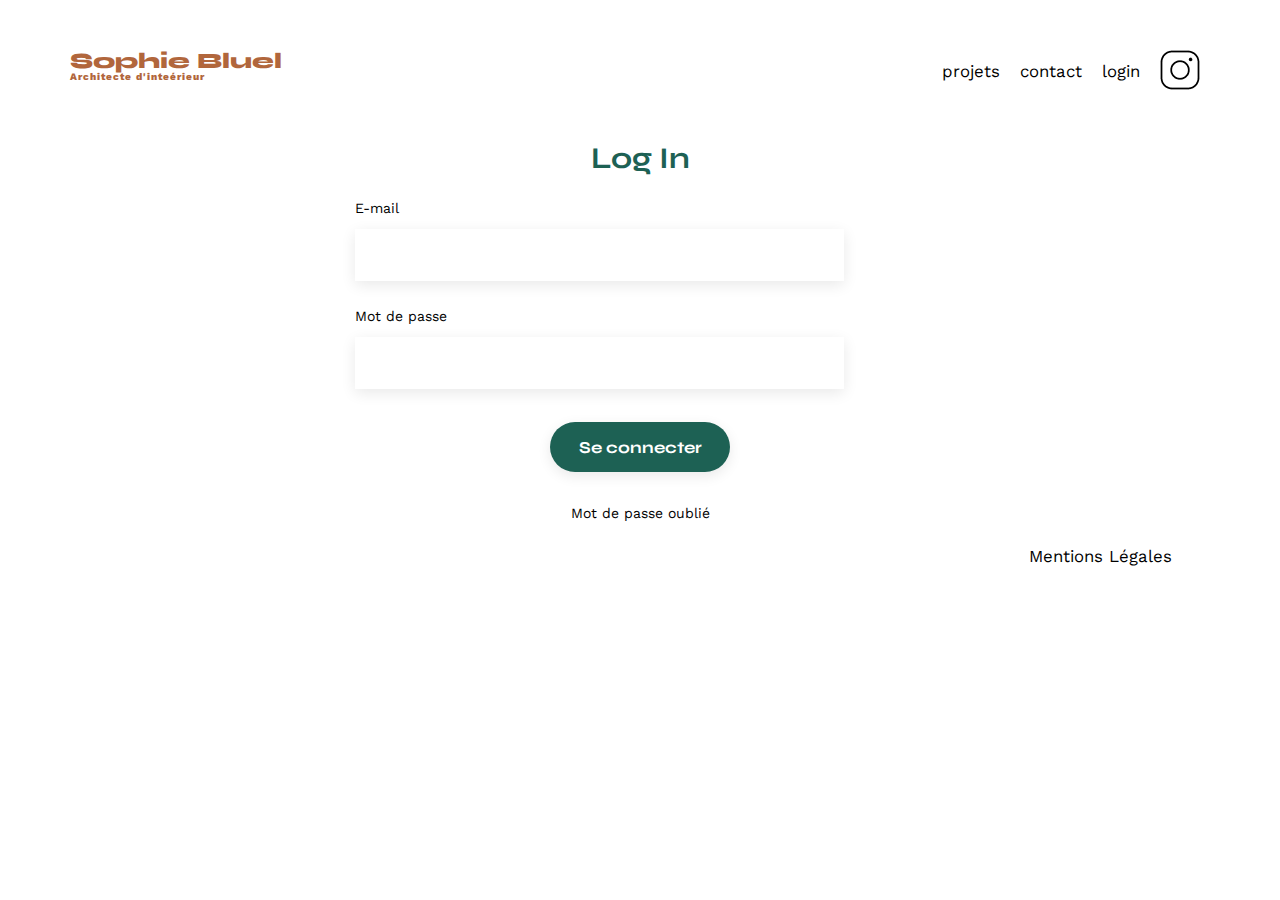
==== FrontEnd/login.html @ 7be4b960 "Changement dossier login" ====
<!DOCTYPE html>
<html lang="fr">
<head>
	<meta charset="UTF-8">
	<title>Sophie Bluel - Architecte d'intérieur</title>
	<meta name="viewport" content="width=device-width, initial-scale=1.0">
	<link rel="preconnect" href="https://fonts.googleapis.com">
	<link rel="preconnect" href="https://fonts.gstatic.com" crossorigin>
	<link href="https://fonts.googleapis.com/css2?family=Syne:wght@700;800&family=Work+Sans&display=swap" rel="stylesheet">
	<meta name="description" content="">
	<link rel="stylesheet" href="./assets/style.css">
</head>
<body>
<header>
	<h1>Sophie Bluel <span>Architecte d'inteérieur</span></h1>
	<nav>
		<ul>
			<li class="boutonprojets">projets</li>
			<li>contact</li>
			<li class="boutonlogin">login</li>
			<li><img src="./assets/icons/instagram.png" alt="Instagram"></li>
		</ul>
	</nav>
</header>
<main>
	<div class="login">
		<h2>Log In</h2>
		<form class="formlogin" id="loginForm" action="#" method="POST">
			<label for="E-mail">E-mail</label>
			<input type="email" name="emailId" id="idInput" class="loginInput">
			<label for="password">Mot de passe</label>
			<input type="password" name="pwdId" id="pwdInput" class="loginInput">
			<input class="boutonlog" type="submit" id="loginSubmit" value="Se connecter">
			<a href="#">Mot de passe oublié</a>
		</form>
		
	</div>
</main>

<footer>
	<nav>
		<ul>
			<li>Mentions Légales</li>
		</ul>
	</nav>
</footer>

<script type="module" src="./assets/js/login.js"></script>
</body>
</html>
---- FrontEnd/assets/style.css ----
/* http://meyerweb.com/eric/tools/css/reset/
   v2.0 | 20110126
   License: none (public domain)
*/

html, body, div, span, applet, object, iframe,
h1, h2, h3, h4, h5, h6, p, blockquote, pre,
a, abbr, acronym, address, big, cite, code,
del, dfn, em, img, ins, kbd, q, s, samp,
small, strike, strong, sub, sup, tt, var,
b, u, i, center,
dl, dt, dd, ol, ul, li,
fieldset, form, label, legend,
table, caption, tbody, tfoot, thead, tr, th, td,
article, aside, canvas, details, embed,
figure, figcaption, footer, header, hgroup,
menu, nav, output, ruby, section, summary,
time, mark, audio, video {
	margin: 0;
	padding: 0;
	border: 0;
	font-size: 100%;
	font: inherit;
	vertical-align: baseline;
}
/* HTML5 display-role reset for older browsers */
article, aside, details, figcaption, figure,
footer, header, hgroup, menu, nav, section {
	display: block;
}
body {
	line-height: 1;
}
ol, ul {
	list-style: none;
}
blockquote, q {
	quotes: none;
}
blockquote:before, blockquote:after,
q:before, q:after {
	content: '';
	content: none;
}
table {
	border-collapse: collapse;
	border-spacing: 0;
}
/** end reset css**/
body {
	max-width: 1140px;
	margin:auto;
	font-family: 'Work Sans' ;
	font-size: 14px;
}
header {
	display: flex;
	justify-content: space-between;
	margin: 50px 0
}
section {
	margin: 50px 0
}

h1{
	display: flex;
	flex-direction: column;
	font-family: 'Syne';
	font-size: 22px;
	font-weight: 800;
	color: #B1663C
}

h1 > span {
	font-family: 'Work Sans';
	font-size:10px;
	letter-spacing: 0.1em;
;
}

h2{
	font-family: 'Syne';
	font-weight: 700;
	font-size: 30px;
	color: #1D6154
}
h3{
	font-family: 'Syne';
	font-weight: 700;
	font-size: 25px;
	color: #1D6154
}
nav ul {
	display: flex;
	align-items: center;
	list-style-type: none;

}
nav li {
	padding: 0 10px;
	font-size: 1.2em;
}

li:hover {
	color: #B1663C;
}
#introduction {
	display: flex;
	align-items: center;
}
#introduction figure {
	flex: 1
}
#introduction img {
	display: block;
	margin: auto;
	width: 80%;
}

#introduction article {
	flex: 1
}
#introduction h2 {
	margin-bottom: 1em;
}

#introduction p {
	margin-bottom: 0.5em;
}
#portfolio h2 {
	text-align: center;
	margin-bottom: 1em;
}
.gallery {
	width: 100%;
	display: grid;
	grid-template-columns: 1fr 1fr 1fr;
	grid-column-gap: 20px;
	grid-row-gap: 20px;
}

.gallery img {
	width: 100%;

}
#contact {
	width: 50%;
margin: auto;
}
#contact > * {
	text-align: center;

}
#contact h2{
	margin-bottom: 20px;
}
#contact form {
	text-align: left;
	margin-top:30px;
	display: flex;
	flex-direction: column;
}

#contact input {
	height: 50px;
	font-size: 1.2em;
	border: none;
	box-shadow: 0px 4px 14px rgba(0, 0, 0, 0.09);
}
#contact label {
	margin: 2em 0 1em 0;
}
#contact textarea {
	border: none;
	box-shadow: 0px 4px 14px rgba(0, 0, 0, 0.09);
}

input[type="submit"]{
	font-family: 'Syne';
	font-weight: 700;
	color: white;
	background-color: #1D6154;
	margin : 2em auto ;
	width: 180px;
	text-align: center;
	border-radius: 60px ;
}

footer nav ul {
	display: flex;
	justify-content: flex-end;
	margin: 2em
}

.bouton{
	background-color:white;
    color:#1d6356;
    box-shadow: 0px 0px 2px 2px rgb(29,99,86);
    border-radius:30px;
	border-color: #1D6154;
	margin-right: 2%;
	height: 30px;
	padding: 1%;
	margin: 1%;
	}
.bouton:hover{
	background-color: #1D6154;
	color: white;
	animation-name: bouton;
	animation-duration: 1s;
}
@keyframes bouton {
	from{
		opacity: 0;
	}
	to{
		opacity: 1;
	}
}	
.filtres{
	display: flex;
	justify-content: center;
	margin-bottom: 2%;
}

.filterButton{
	background-color: white;
  color: #1D6154;
  border-color: #1D6154;
  border-radius: 60px;
  font-family: 'Syne';
  font-style: normal;
  font-weight: 700;
  font-size: 16px;
  line-height: 19px;
  text-align: center;
  margin: 10px;
  height: 40px;
  min-width: 100px;
  padding-left: 10px;
  padding-right: 10px;
}

.filterButton:hover{
  background-color: #1D6154;
  color: white;
  cursor: pointer;
}

.filters{
	display: flex;
	flex-direction: row;
	justify-content: center;
}

.login{
	width: 50%;
  margin: auto;
  
}

.hidden{
	visibility: hidden;
}
.login h2{
	text-align: center;
}
.formlogin{
	display: flex;
	flex-direction: column;
}

.formlogin label {
	display: block;
	margin: 2em 0 1em 0;
}

.formlogin input {
  height: 50px;
  font-size: 1.2em;
  border: none;
  box-shadow: 0px 4px 14px rgba(0, 0, 0, 0.09);
  
}

.boutonlog{
	width: 40%;
}

.formlogin a {
	text-align: center;
	text-decoration: none;
	color: black;
}

.formlogin input[type="text"] {
	width: 85%;
}

.formlogin input[type="password"] {
	width: 85%;
}

.formlogin input[type="email"] {
	width: 85%;
}

.displaynone{
	display: none;
}
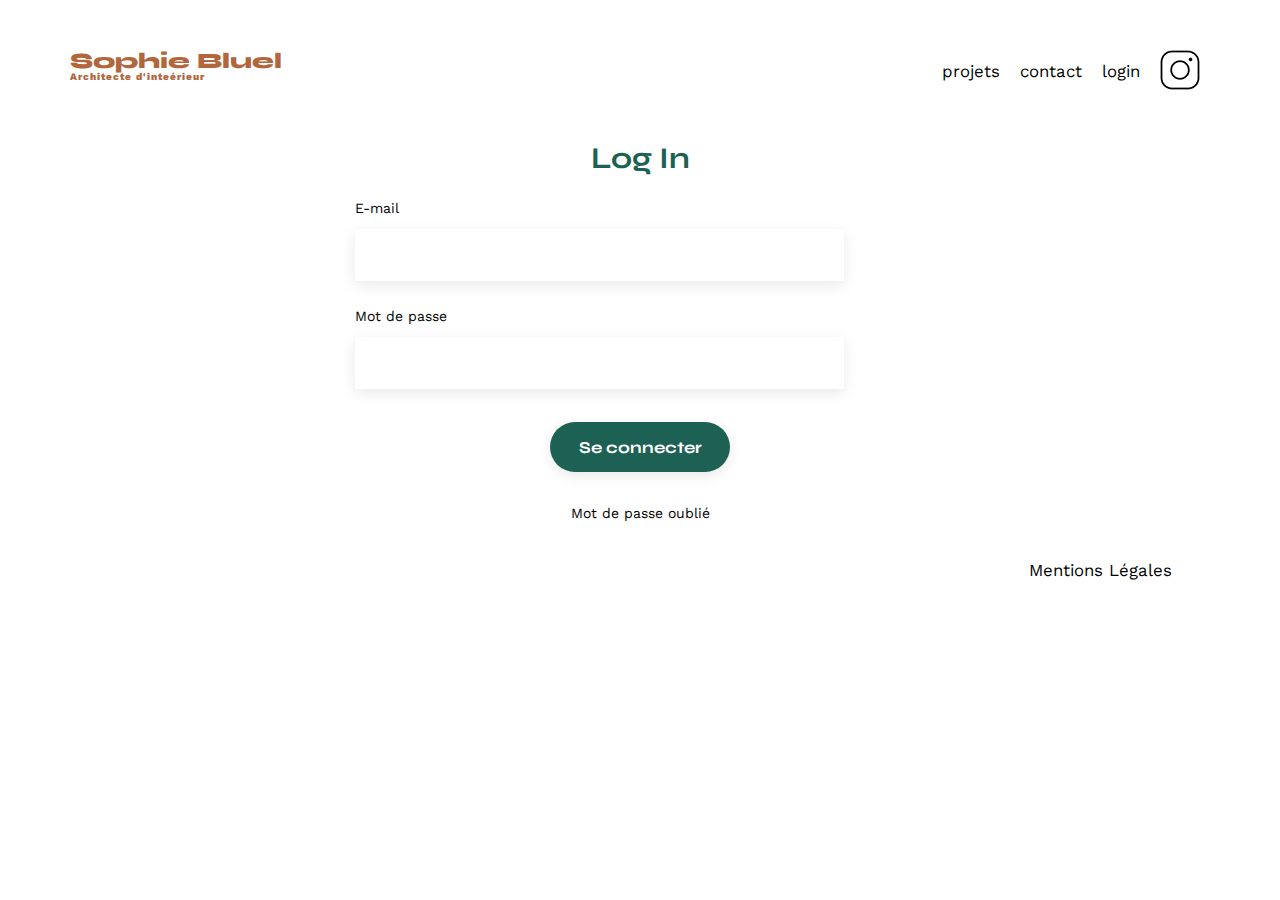
==== commit 29013ca1: "log in fini" ====
--- a/FrontEnd/login.html
+++ b/FrontEnd/login.html
@@ -23,7 +23,7 @@
 	</nav>
 </header>
 <main>
-	<div class="login">
+	<div id="loginSection" class="login">
 		<h2>Log In</h2>
 		<form class="formlogin" id="loginForm" action="#" method="POST">
 			<label for="E-mail">E-mail</label>
@@ -34,6 +34,10 @@
 			<a href="#">Mot de passe oublié</a>
 		</form>
 		
+	</div>
+	<br>
+	<div class="erreur">
+			
 	</div>
 </main>
 
--- a/FrontEnd/assets/style.css
+++ b/FrontEnd/assets/style.css
@@ -309,3 +309,18 @@
 	display: none;
 }
 
+.erreurcss{
+	text-align: center;
+	color: red;
+}
+
+.edition{
+	background-color: black;
+	height: 45px;
+}
+
+.white{
+	color: white;
+	text-align: center;
+	padding-top: 1.5%;
+}
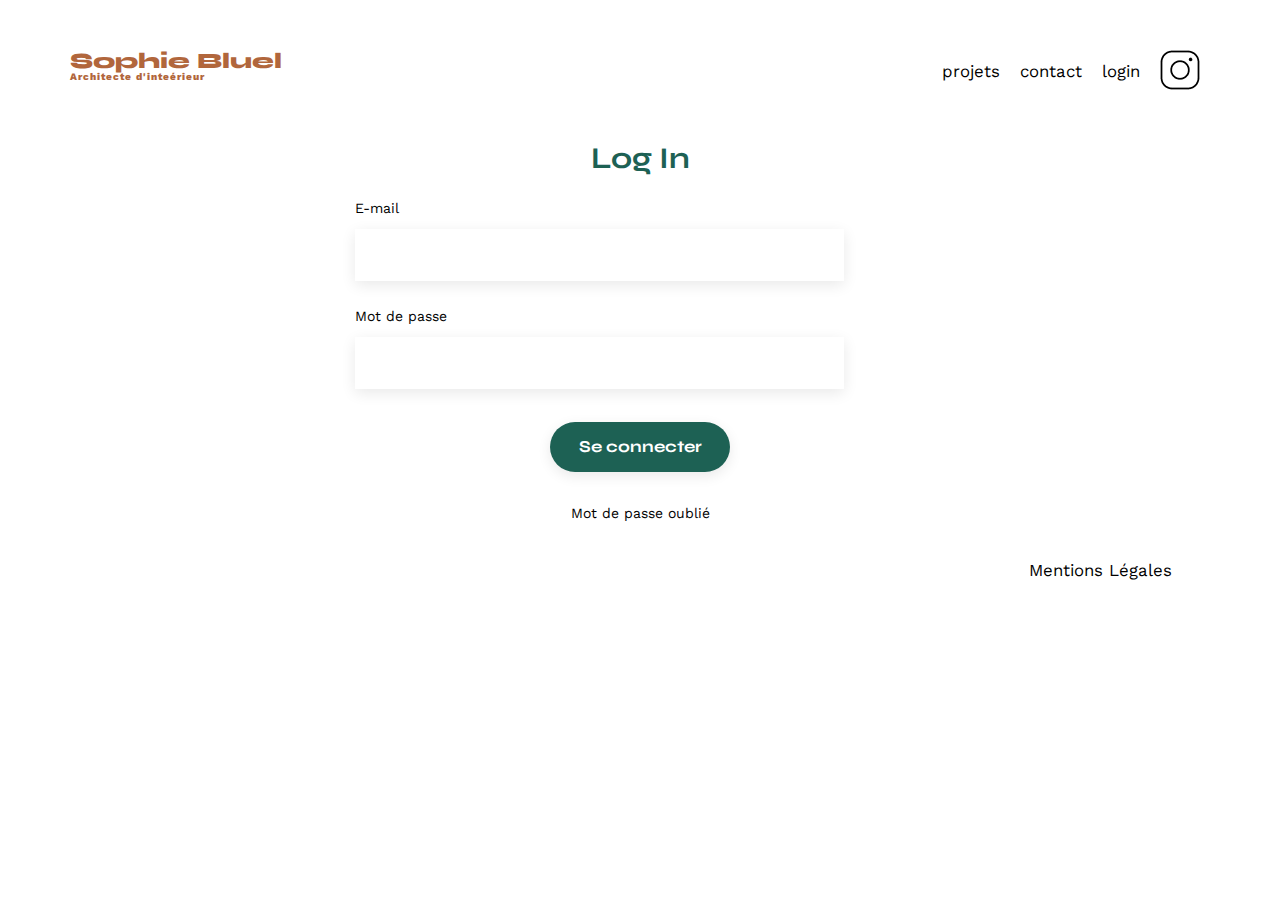
==== commit e4370a22: "Modale 2 style" ====
--- a/FrontEnd/login.html
+++ b/FrontEnd/login.html
@@ -7,6 +7,7 @@
 	<link rel="preconnect" href="https://fonts.googleapis.com">
 	<link rel="preconnect" href="https://fonts.gstatic.com" crossorigin>
 	<link href="https://fonts.googleapis.com/css2?family=Syne:wght@700;800&family=Work+Sans&display=swap" rel="stylesheet">
+	<link rel="stylesheet" href="https://cdnjs.cloudflare.com/ajax/libs/font-awesome/6.4.0/css/all.min.css">
 	<meta name="description" content="">
 	<link rel="stylesheet" href="./assets/style.css">
 </head>
--- a/FrontEnd/assets/style.css
+++ b/FrontEnd/assets/style.css
@@ -176,14 +176,17 @@
 }
 
 input[type="submit"]{
-	font-family: 'Syne';
-	font-weight: 700;
-	color: white;
-	background-color: #1D6154;
-	margin : 2em auto ;
-	width: 180px;
-	text-align: center;
-	border-radius: 60px ;
+  font-family: 'Syne';
+  font-weight: 700;
+  color: white;
+  background-color: #1D6154;
+  margin: 2em auto;
+  line-height: 20px;
+  width: 180px;
+  text-align: center;
+  border-radius: 60px;
+  border-style: none;
+  height: 40px;
 }
 
 footer nav ul {
@@ -305,6 +308,20 @@
 	width: 85%;
 }
 
+.modales{
+	position: fixed;
+	top: 0;
+	left: 0;
+	width: 100%;
+	height: 100%;
+	background: rgba(0, 0, 0, 0.8);
+}
+.modale2 {
+	display: flex;
+ 	position: relative;
+  	flex-direction: column;
+}
+
 .displaynone{
 	display: none;
 }
@@ -316,11 +333,220 @@
 
 .edition{
 	background-color: black;
-	height: 45px;
+	height: 60px;
 }
 
 .white{
 	color: white;
 	text-align: center;
-	padding-top: 1.5%;
-}
+	padding-top: 2.5%;
+}
+
+.fa-pen-to-square{
+	color: red;
+	position: absolute;
+	
+}
+
+.modifier{
+	right: 25px;
+}
+
+.modale{
+	display: flex;
+	justify-content: center;
+	align-items: center;
+	position: fixed;
+	top: 0;
+	left: 0;
+	width: 100%;
+	height: 100%;
+	background: rgba(0, 0, 0, 0.8);
+	
+}
+
+
+
+.modale-wrapper{
+	background-color: white;
+	border-radius: 10px;
+	width: 50%;
+	height: 50%;
+	padding: 20px;
+	overflow: auto;
+	position: relative;
+	
+}
+
+.modaleContentCatalogue {
+	display: grid;
+	justify-content: flex-start;
+	width: 80%;
+	margin: auto;
+	grid-template-columns: 1fr 1fr 1fr 1fr 1fr;
+	grid-column-gap: 10px;
+	grid-row-gap: 10px;
+  }
+
+  .closeModale{
+	position: absolute;
+	right: 50px;
+  }
+
+  .modaleTitle{
+	text-align: center;
+	padding-bottom: 3%;
+  }
+
+  
+  .workModImage{
+	width: 100%;
+	object-fit: cover;
+	height: 16vh;
+	object-position: center;
+  }
+
+  .positionrelative{
+	position: relative;
+  }
+
+  .boutonmodale{
+	position: absolute;
+	right: 35px;
+	text-decoration: none;
+  }
+
+  .modaleContentAddWorks{
+	display: flex;
+  flex-direction: column;
+  align-items: center;
+  justify-content: center;
+  width: 80%;
+  border-top: 1px solid #B3B3B3;
+  margin: auto;
+}
+  
+
+
+.arrowLeft{
+	float: left;
+	position: absolute;
+}
+
+.trashSymbolImgDiv{
+  position: absolute;
+  top: 5px;
+  right: 5px;
+  border-radius: 2px;
+  background-color: black;
+  color: white;
+  width: auto;
+  height: auto;
+  padding: 7px;
+  text-decoration: none;
+}
+.trashSymbolImgDiv a{
+	text-decoration: inherit;
+	
+}
+a {
+	color: inherit;
+	margin: auto;
+}
+
+.workModFigure{
+  width: 100%;
+  margin-right: 1%;
+  height: auto;
+  margin-bottom: 10px;
+  position: relative;
+  
+}
+
+.dropzone{
+	width: 100%;
+  display: flex;
+  flex-direction: column;
+  justify-content: center;
+  align-items: center;
+  height: 180px;
+  background-color: #E8F1F7;
+}
+
+.fa-image {
+	font-weight: 400;
+}
+
+.divAjoutPhotos{
+	width: 80%;
+	margin: auto;
+}
+
+.addworkFrom{
+	width: 100%;
+	display: flex;
+	flex-direction: column;
+	height: auto;
+	justify-content: space-around;
+}
+
+.addImgLabel{
+  display: flex;
+  width: 50%;
+  background-color: #CBD6DC;
+  border-radius: 50px;
+  height: 40px;
+  font-family: 'Work Sans';
+  font-style: normal;
+  font-weight: 500;
+  font-size: 14px;
+  line-height: 16px;
+  text-align: center;
+  justify-content: center;
+  align-items: center;
+  color: #306685;
+}
+
+.addWorkForm label {
+	margin: 2em 0 1em 0;
+}
+
+.addworkFormMandatoryStar{
+	color: red;
+}
+
+#imageInput{
+	display: none;
+}
+
+.addWorkLabel {
+	display: flex;
+}
+
+.addWorkTitle{
+  height: 50px;
+  font-size: 1.2em;
+  border: none;
+  box-shadow: 0px 4px 14px rgba(0, 0, 0, 0.09);
+  width: 100%;
+}
+
+.addWorkForm select{
+  height: 50px;
+  font-size: 1.2em;
+  border: none;
+  box-shadow: 0px 4px 14px rgba(0, 0, 0, 0.09);
+  width: 100%;
+}
+
+.faAddImgSquare{
+	color: #B9C5CC;
+	font-size: 4em;
+}
+
+.hrLineAddWorkForm{
+  width: 100%;
+  margin-top: 20px;
+  background-color: #B3B3B3;
+  border: 1px solid #B3B3B3;
+}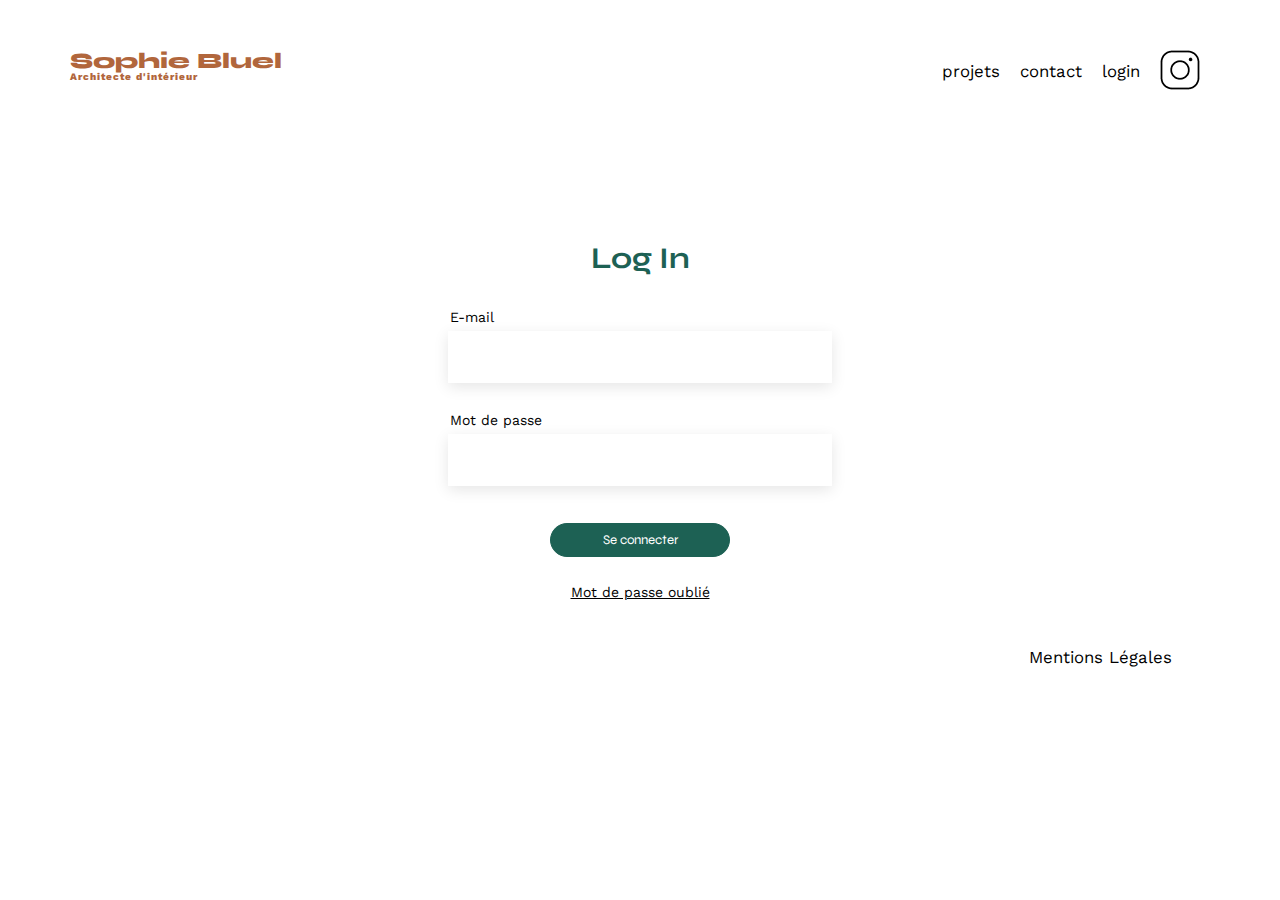
==== commit 4776697a: "Push fin" ====
--- a/FrontEnd/login.html
+++ b/FrontEnd/login.html
@@ -1,55 +1,64 @@
 <!DOCTYPE html>
 <html lang="fr">
-<head>
-	<meta charset="UTF-8">
-	<title>Sophie Bluel - Architecte d'intérieur</title>
-	<meta name="viewport" content="width=device-width, initial-scale=1.0">
-	<link rel="preconnect" href="https://fonts.googleapis.com">
-	<link rel="preconnect" href="https://fonts.gstatic.com" crossorigin>
-	<link href="https://fonts.googleapis.com/css2?family=Syne:wght@700;800&family=Work+Sans&display=swap" rel="stylesheet">
-	<link rel="stylesheet" href="https://cdnjs.cloudflare.com/ajax/libs/font-awesome/6.4.0/css/all.min.css">
-	<meta name="description" content="">
-	<link rel="stylesheet" href="./assets/style.css">
-</head>
-<body>
-<header>
-	<h1>Sophie Bluel <span>Architecte d'inteérieur</span></h1>
-	<nav>
-		<ul>
-			<li class="boutonprojets">projets</li>
-			<li>contact</li>
-			<li class="boutonlogin">login</li>
-			<li><img src="./assets/icons/instagram.png" alt="Instagram"></li>
-		</ul>
-	</nav>
-</header>
-<main>
-	<div id="loginSection" class="login">
-		<h2>Log In</h2>
-		<form class="formlogin" id="loginForm" action="#" method="POST">
-			<label for="E-mail">E-mail</label>
-			<input type="email" name="emailId" id="idInput" class="loginInput">
-			<label for="password">Mot de passe</label>
-			<input type="password" name="pwdId" id="pwdInput" class="loginInput">
-			<input class="boutonlog" type="submit" id="loginSubmit" value="Se connecter">
-			<a href="#">Mot de passe oublié</a>
-		</form>
-		
-	</div>
-	<br>
-	<div class="erreur">
-			
-	</div>
-</main>
+    <head>
+        <meta charset="UTF-8">
+        <title>Sophie Bluel - Architecte d'intérieur</title>
+        <meta name="viewport" content="width=device-width, initial-scale=1.0">
+        <link rel="preconnect" href="https://fonts.googleapis.com">
+        <link rel="preconnect" href="https://fonts.gstatic.com" crossorigin/>
+        <link href="https://fonts.googleapis.com/css2?family=Syne:wght@700;800&family=Work+Sans&display=swap" rel="stylesheet">
+        <meta name="description" content="">
+        <link rel="stylesheet" href="./assets/style.css">
+    </head>
+    <body>
 
-<footer>
-	<nav>
-		<ul>
-			<li>Mentions Légales</li>
-		</ul>
-	</nav>
-</footer>
+        <header>
+            <h1>Sophie Bluel
+                <span>Architecte d'intérieur</span>
+            </h1>
+            <nav>
+                <ul>
+                    <li>
+                        <a href="index.html#portfolio">projets</a>
+                    </li>
+                    <li>
+                        <a href="index.html#contact">contact</a>
+                    </li>
+                    <li class="bold">
+                        <a href="./login.html">login</a>
+                    </li>
+                    <li>
+                        <img src="./assets/icons/instagram.png" alt="Instagram"/>
+                    </li>
+                </ul>
+            </nav>
+        </header>
 
-<script type="module" src="./assets/js/login.js"></script>
-</body>
-</html>
+        <main>
+            <section id="login">
+                <h2>Log In</h2>
+                <form>
+                    <label for="email">E-mail</label>
+                    <input type="email" name="email" id="email"/>
+                    <label for="password">Mot de passe</label>
+                    <input type="password" name="password" id="password"/>
+                    <div>
+                        <button type="submit" class="connexion btn active">
+                            Se connecter
+                        </button>
+                        <a href="#">Mot de passe oublié</a>
+                    </div>
+                </form>
+            </section>
+        </main>
+
+        <footer>
+            <nav>
+                <ul>
+                    <li>Mentions Légales</li>
+                </ul>
+            </nav>
+        </footer>
+        <script src="./assets/js/login.js"></script>
+    </body>
+</html>--- a/FrontEnd/assets/style.css
+++ b/FrontEnd/assets/style.css
@@ -2,7 +2,6 @@
    v2.0 | 20110126
    License: none (public domain)
 */
-
 html, body, div, span, applet, object, iframe,
 h1, h2, h3, h4, h5, h6, p, blockquote, pre,
 a, abbr, acronym, address, big, cite, code,
@@ -56,51 +55,47 @@
 header {
 	display: flex;
 	justify-content: space-between;
-	margin: 50px 0
+	margin: 50px 0;
+}
+header a {
+	text-decoration: none;
+	color: black;
+}
+header a:hover, .modifier:hover {
+	color: #B1663C;
+	transition: all 400ms ease-in-out;
 }
 section {
-	margin: 50px 0
-}
-
+	margin: 50px 0;
+}
 h1{
 	display: flex;
 	flex-direction: column;
 	font-family: 'Syne';
 	font-size: 22px;
 	font-weight: 800;
-	color: #B1663C
-}
-
+	color: #B1663C;
+}
 h1 > span {
 	font-family: 'Work Sans';
 	font-size:10px;
 	letter-spacing: 0.1em;
-;
-}
-
+}
 h2{
 	font-family: 'Syne';
 	font-weight: 700;
 	font-size: 30px;
-	color: #1D6154
-}
-h3{
-	font-family: 'Syne';
-	font-weight: 700;
-	font-size: 25px;
-	color: #1D6154
+	color: #1D6154;
 }
 nav ul {
 	display: flex;
 	align-items: center;
 	list-style-type: none;
-
 }
 nav li {
 	padding: 0 10px;
 	font-size: 1.2em;
 }
-
 li:hover {
 	color: #B1663C;
 }
@@ -109,27 +104,50 @@
 	align-items: center;
 }
 #introduction figure {
-	flex: 1
+	flex: 1;
+	position: relative;
 }
 #introduction img {
 	display: block;
 	margin: auto;
 	width: 80%;
 }
-
 #introduction article {
-	flex: 1
+	flex: 1;
+	position: relative;
 }
 #introduction h2 {
 	margin-bottom: 1em;
 }
-
 #introduction p {
 	margin-bottom: 0.5em;
 }
+#portfolio {
+	position: relative;
+}
 #portfolio h2 {
 	text-align: center;
-	margin-bottom: 1em;
+	margin-bottom: 50px;
+}
+.modifier1 {
+	position: absolute;
+	bottom: -20px;
+	left: 50px;
+	background: white;
+	border-style: none;
+}
+.modifier2 {
+	position: absolute;
+	top: -40px;
+	background: white;
+	border-style: none;
+}
+.modifier3 {
+	position: absolute;
+	top: 7px;
+	left: calc(50% + 120px);
+	background: white;
+	border-style: none;
 }
 .gallery {
 	width: 100%;
@@ -138,14 +156,14 @@
 	grid-column-gap: 20px;
 	grid-row-gap: 20px;
 }
-
 .gallery img {
 	width: 100%;
-
+	height: 100%;
+	object-fit: cover;
 }
 #contact {
 	width: 50%;
-margin: auto;
+	margin: auto;
 }
 #contact > * {
 	text-align: center;
@@ -160,7 +178,6 @@
 	display: flex;
 	flex-direction: column;
 }
-
 #contact input {
 	height: 50px;
 	font-size: 1.2em;
@@ -174,379 +191,258 @@
 	border: none;
 	box-shadow: 0px 4px 14px rgba(0, 0, 0, 0.09);
 }
+input[type="submit"]{
+	font-family: 'Syne';
+	font-weight: 700;
+	color: white;
+	background-color: #1D6154;
+	margin : 2em auto ;
+	width: 180px;
+	text-align: center;
+	border-radius: 60px ;
+}
+footer nav ul {
+	display: flex;
+	justify-content: flex-end;
+	margin: 2em;
+}
+.btns {
+	display: none;
+	justify-content: center;
+	column-gap: 10px;
+	margin-bottom: 50px;
+}
+.btn {
+	font-family: 'Syne';
+	background: white;
+	color: #1D6154;
+	border-radius: 60px;
+	border: 1px  #1D6154 solid;
+	padding: 8px 15px;
+}
+.active {
+	color: white;
+	background: #1D6154;
+}
+#login h2{
+	text-align: center;
+	margin: 150px 0 7px 0;
+}
+#login form{
+	display: flex;
+	flex-direction: column;
+	justify-content: center;
+}
+#login label {
+	margin: 30px 0 7px calc(50% - 190px);
+}
+#login input {
+	width: 380px;
+	height: 50px;
+	margin: 0 auto;
+	border: none;
+	box-shadow: 0px 4px 14px rgba(0, 0, 0, 0.1);
+}
+#login form div {
+	display: flex;
+	flex-direction: column;
+}
+.connexion {
+	width: 180px;
+	margin: 37px auto 28px auto;
+}
 
-input[type="submit"]{
-  font-family: 'Syne';
-  font-weight: 700;
-  color: white;
-  background-color: #1D6154;
-  margin: 2em auto;
-  line-height: 20px;
-  width: 180px;
-  text-align: center;
-  border-radius: 60px;
-  border-style: none;
-  height: 40px;
-}
-
-footer nav ul {
-	display: flex;
-	justify-content: flex-end;
-	margin: 2em
-}
-
-.bouton{
-	background-color:white;
-    color:#1d6356;
-    box-shadow: 0px 0px 2px 2px rgb(29,99,86);
-    border-radius:30px;
-	border-color: #1D6154;
-	margin-right: 2%;
-	height: 30px;
-	padding: 1%;
-	margin: 1%;
-	}
-.bouton:hover{
-	background-color: #1D6154;
-	color: white;
-	animation-name: bouton;
-	animation-duration: 1s;
-}
-@keyframes bouton {
-	from{
-		opacity: 0;
-	}
-	to{
-		opacity: 1;
-	}
-}	
-.filtres{
-	display: flex;
+#login a {
+	text-align: center;
+	color: black;
+}
+.edition {
+	display: none;
 	justify-content: center;
-	margin-bottom: 2%;
-}
-
-.filterButton{
+	align-items: center;
+	height: 60px;
+	width: 1440px;
+	margin-left: -150px;
+	background: black;
+}
+.edition i {
+	color: white;
+}
+.mode {
+	color: white;
+	background: black;
+	border: none;
+}
+.publier {
+	color: black;
 	background-color: white;
-  color: #1D6154;
-  border-color: #1D6154;
-  border-radius: 60px;
-  font-family: 'Syne';
-  font-style: normal;
-  font-weight: 700;
-  font-size: 16px;
-  line-height: 19px;
-  text-align: center;
-  margin: 10px;
-  height: 40px;
-  min-width: 100px;
-  padding-left: 10px;
-  padding-right: 10px;
-}
-
-.filterButton:hover{
-  background-color: #1D6154;
-  color: white;
-  cursor: pointer;
-}
-
-.filters{
-	display: flex;
-	flex-direction: row;
+	border: none;
+	padding: 10px 22px;
+	border-radius: 60px;
+	margin-left: 20px;
+}
+.modifier {
+	display: none;
+}
+.modalContainer {
+	display: none;
 	justify-content: center;
-}
-
-.login{
-	width: 50%;
-  margin: auto;
-  
-}
-
-.hidden{
-	visibility: hidden;
-}
-.login h2{
-	text-align: center;
-}
-.formlogin{
-	display: flex;
-	flex-direction: column;
-}
-
-.formlogin label {
-	display: block;
-	margin: 2em 0 1em 0;
-}
-
-.formlogin input {
-  height: 50px;
-  font-size: 1.2em;
-  border: none;
-  box-shadow: 0px 4px 14px rgba(0, 0, 0, 0.09);
-  
-}
-
-.boutonlog{
-	width: 40%;
-}
-
-.formlogin a {
-	text-align: center;
-	text-decoration: none;
-	color: black;
-}
-
-.formlogin input[type="text"] {
-	width: 85%;
-}
-
-.formlogin input[type="password"] {
-	width: 85%;
-}
-
-.formlogin input[type="email"] {
-	width: 85%;
-}
-
-.modales{
+	align-items: center;
+	width: 100vw;
+	height: 100vh;
+	background:rgba(0, 0, 0, 0.3);
 	position: fixed;
 	top: 0;
 	left: 0;
+	z-index: 1;
+}
+#modal, #modal2 {
+	display: none;
+	flex-direction: column;
+	align-items: center;
+	position: relative;
+	width: 630px;
+	height: 730px;
+	background: white;
+	border-radius: 10px;
+}
+#modal h2, #modal2 H2 {
+	font-family: 'Work Sans' ;
+	font-size: 26px;
+	font-weight: 400;
+	text-align: center;
+	color: black;
+	margin-top: 60px;
+	margin-bottom: 46px;
+}
+.worksContainer{
+	width: 420px;
+	display: grid;
+	grid-template-columns: repeat(5, 1fr);
+	grid-column-gap: 7px;
+	grid-row-gap: 10px;
+	overflow-y: auto;
+}
+.worksContainer img {
 	width: 100%;
-	height: 100%;
-	background: rgba(0, 0, 0, 0.8);
-}
-.modale2 {
-	display: flex;
- 	position: relative;
-  	flex-direction: column;
-}
-
-.displaynone{
-	display: none;
-}
-
-.erreurcss{
-	text-align: center;
-	color: red;
-}
-
-.edition{
-	background-color: black;
-	height: 60px;
-}
-
-.white{
-	color: white;
-	text-align: center;
-	padding-top: 2.5%;
-}
-
-.fa-pen-to-square{
-	color: red;
-	position: absolute;
-	
-}
-
-.modifier{
-	right: 25px;
-}
-
-.modale{
-	display: flex;
-	justify-content: center;
-	align-items: center;
-	position: fixed;
-	top: 0;
-	left: 0;
-	width: 100%;
-	height: 100%;
-	background: rgba(0, 0, 0, 0.8);
-	
-}
-
-
-
-.modale-wrapper{
-	background-color: white;
-	border-radius: 10px;
-	width: 50%;
-	height: 50%;
-	padding: 20px;
-	overflow: auto;
+	height: 105px;
+	object-fit: cover;
+}
+.worksContainer figure {
 	position: relative;
-	
-}
-
-.modaleContentCatalogue {
-	display: grid;
-	justify-content: flex-start;
-	width: 80%;
-	margin: auto;
-	grid-template-columns: 1fr 1fr 1fr 1fr 1fr;
-	grid-column-gap: 10px;
-	grid-row-gap: 10px;
-  }
-
-  .closeModale{
-	position: absolute;
-	right: 50px;
-  }
-
-  .modaleTitle{
-	text-align: center;
-	padding-bottom: 3%;
-  }
-
-  
-  .workModImage{
-	width: 100%;
-	object-fit: cover;
-	height: 16vh;
-	object-position: center;
-  }
-
-  .positionrelative{
-	position: relative;
-  }
-
-  .boutonmodale{
-	position: absolute;
-	right: 35px;
-	text-decoration: none;
-  }
-
-  .modaleContentAddWorks{
-	display: flex;
-  flex-direction: column;
-  align-items: center;
-  justify-content: center;
-  width: 80%;
-  border-top: 1px solid #B3B3B3;
-  margin: auto;
-}
-  
-
-
-.arrowLeft{
-	float: left;
-	position: absolute;
-}
-
-.trashSymbolImgDiv{
-  position: absolute;
-  top: 5px;
-  right: 5px;
-  border-radius: 2px;
-  background-color: black;
-  color: white;
-  width: auto;
-  height: auto;
-  padding: 7px;
-  text-decoration: none;
-}
-.trashSymbolImgDiv a{
-	text-decoration: inherit;
-	
-}
-a {
-	color: inherit;
-	margin: auto;
-}
-
-.workModFigure{
-  width: 100%;
-  margin-right: 1%;
-  height: auto;
-  margin-bottom: 10px;
-  position: relative;
-  
-}
-
-.dropzone{
-	width: 100%;
-  display: flex;
-  flex-direction: column;
-  justify-content: center;
-  align-items: center;
-  height: 180px;
-  background-color: #E8F1F7;
-}
-
-.fa-image {
+}
+.editer {
+	font-family: 'Work Sans';
+	font-size: 12px;
+	border: none;
+	background: white;
+	padding: 0;
+}
+.delete {
+	position: absolute;
+	top: 6px;
+	right: 4px;
+	color: white;
+	background: black;
+	padding: 4px;
+	border: none;
+	font-size: 9px;
+	border-radius: 2px;
+}
+.separator {
+	width: 420px;
+	height: 1px;
+	background: #B3B3B3;
+	margin: 47px auto 0 auto;
+}
+.close {
+	position: absolute;
+	top: 32px;
+	right: 36px;
+	background: white;
+	border: none;
+}
+.close i, .back i {
+	font-weight: 600;
+}
+.back {
+	position: absolute;
+	top: 32px;
+	left: 36px;
+	background: white;
+	border: none;
+}
+.addWork {
+	font-family: 'Syne';
+	color: white;
+	background: #1D6154;
+	border-radius: 60px;
+	border: none;
+	padding: 10px 50px;
+	margin: 38px 0 23px 0;
+	width: 240px;
+}
+.valid {
+	font-family: 'Syne';
+	color: white;
+	background: #A7A7A7;
+	border-radius: 60px;
+	border: none;
+	padding: 10px 50px;
+	margin: 38px auto 23px auto;
+	width: 240px;
+}
+#modal p {
+	font-family: 'Work Sans';
 	font-weight: 400;
-}
-
-.divAjoutPhotos{
-	width: 80%;
-	margin: auto;
-}
-
-.addworkFrom{
-	width: 100%;
-	display: flex;
-	flex-direction: column;
-	height: auto;
-	justify-content: space-around;
-}
-
-.addImgLabel{
-  display: flex;
-  width: 50%;
-  background-color: #CBD6DC;
-  border-radius: 50px;
-  height: 40px;
-  font-family: 'Work Sans';
-  font-style: normal;
-  font-weight: 500;
-  font-size: 14px;
-  line-height: 16px;
-  text-align: center;
-  justify-content: center;
-  align-items: center;
-  color: #306685;
-}
-
-.addWorkForm label {
-	margin: 2em 0 1em 0;
-}
-
-.addworkFormMandatoryStar{
-	color: red;
-}
-
-#imageInput{
-	display: none;
-}
-
-.addWorkLabel {
-	display: flex;
-}
-
-.addWorkTitle{
-  height: 50px;
-  font-size: 1.2em;
-  border: none;
-  box-shadow: 0px 4px 14px rgba(0, 0, 0, 0.09);
-  width: 100%;
-}
-
-.addWorkForm select{
-  height: 50px;
-  font-size: 1.2em;
-  border: none;
-  box-shadow: 0px 4px 14px rgba(0, 0, 0, 0.09);
-  width: 100%;
-}
-
-.faAddImgSquare{
+	color: #D65353;
+	margin-bottom: 20px;
+}
+#titre, #categorie {
+	width: 420px;
+	height: 50px;
+	border: none;
+	box-shadow: 0px 4px 14px rgba(0, 0, 0, 0.1);
+}
+#sendImg {
+	display: flex;
+	flex-direction: column;
+}
+#sendImg label {
+ margin: 21px 0 10px 0;
+}
+.addImg {
+	margin: 0 auto;
+	width: 420px;
+	height: 170px;
+	background: #E8F1F6;
+	display: flex;
+	flex-direction: column;
+	align-items: center;
+	justify-content: space-evenly;
+	margin-bottom: 9px;
+}
+.addImg i {
+	font-size: 46px;
 	color: #B9C5CC;
-	font-size: 4em;
-}
-
-.hrLineAddWorkForm{
-  width: 100%;
-  margin-top: 20px;
-  background-color: #B3B3B3;
-  border: 1px solid #B3B3B3;
+	padding-top: 28px;
+}
+.addImg input {
+	display: none;
+}
+.addImg label {
+	color: #306685;
+	background: #CBD6DC;
+	padding: 10px 33px;
+	border-radius: 50px;
+}
+.addImg p {
+	padding-bottom: 19px;
+}
+.envoyer {
+	background: #1D6154;
+}
+#preview {
+	position: absolute;
+	height: 170px;
 }